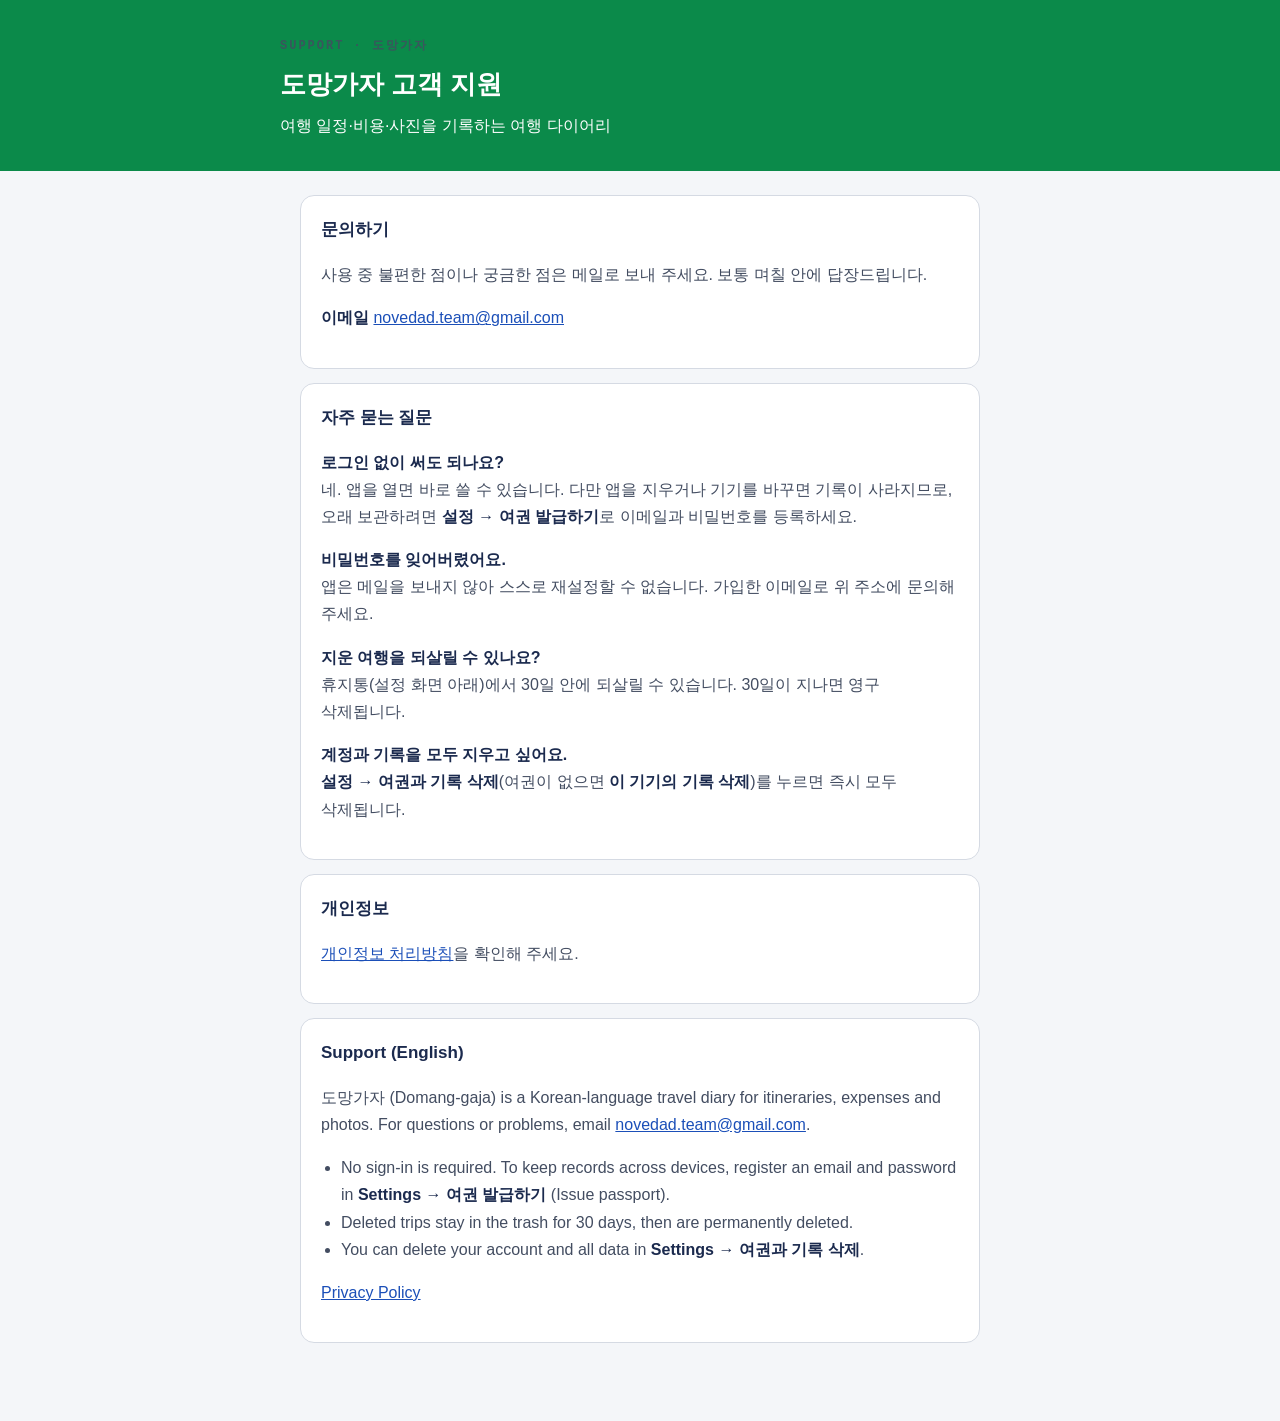
==== index.html @ 055cbe51 "도망가자 고객 지원·개인정보 처리방침 게시 Co-Authored-By: Claude Opus 5.5 <noreply@anthropic.com>" ====
<!doctype html>
<html lang="ko">
<head>
<meta charset="utf-8">
<meta name="viewport" content="width=device-width, initial-scale=1">
<title>도망가자 고객 지원</title>
<style>
  :root { --navy: #1B2A4E; --sub: #434D61; --line: #D5DAE3; --ground: #F4F6F9; --green: #0B8A4A; }
  * { box-sizing: border-box; }
  body { margin: 0; background: var(--ground); color: var(--navy); font: 16px/1.7 -apple-system, BlinkMacSystemFont, "Apple SD Gothic Neo", "Pretendard", "Noto Sans KR", sans-serif; word-break: keep-all; }
  header { background: var(--green); color: #fff; padding: 40px 20px 32px; }
  header .in, main { max-width: 720px; margin: 0 auto; }
  header p { margin: 0; font: 600 12px/1 ui-monospace, Menlo, monospace; letter-spacing: 2px; opacity: .85; }
  header h1 { margin: 10px 0 6px; font-size: 26px; }
  main { padding: 24px 20px 64px; }
  section { background: #fff; border: 1px solid var(--line); border-radius: 14px; padding: 20px; margin-bottom: 14px; }
  h2 { font-size: 17px; margin: 0 0 10px; }
  p, li { color: var(--sub); }
  ul { padding-left: 20px; margin: 8px 0; }
  a { color: #1B4FB8; }
  b { color: var(--navy); }
</style>
</head>
<body>
<header><div class="in">
  <p>SUPPORT · 도망가자</p>
  <h1>도망가자 고객 지원</h1>
  <span>여행 일정·비용·사진을 기록하는 여행 다이어리</span>
</div></header>
<main>

<section>
  <h2>문의하기</h2>
  <p>사용 중 불편한 점이나 궁금한 점은 메일로 보내 주세요. 보통 며칠 안에 답장드립니다.</p>
  <p><b>이메일</b> <span class="mail">novedad.team [at] gmail.com</span></p>
</section>

<section>
  <h2>자주 묻는 질문</h2>
  <p><b>로그인 없이 써도 되나요?</b><br>네. 앱을 열면 바로 쓸 수 있습니다. 다만 앱을 지우거나 기기를 바꾸면 기록이 사라지므로, 오래 보관하려면 <b>설정 → 여권 발급하기</b>로 이메일과 비밀번호를 등록하세요.</p>
  <p><b>비밀번호를 잊어버렸어요.</b><br>앱은 메일을 보내지 않아 스스로 재설정할 수 없습니다. 가입한 이메일로 위 주소에 문의해 주세요.</p>
  <p><b>지운 여행을 되살릴 수 있나요?</b><br>휴지통(설정 화면 아래)에서 30일 안에 되살릴 수 있습니다. 30일이 지나면 영구 삭제됩니다.</p>
  <p><b>계정과 기록을 모두 지우고 싶어요.</b><br><b>설정 → 여권과 기록 삭제</b>(여권이 없으면 <b>이 기기의 기록 삭제</b>)를 누르면 즉시 모두 삭제됩니다.</p>
</section>

<section>
  <h2>개인정보</h2>
  <p><a href="privacy.html">개인정보 처리방침</a>을 확인해 주세요.</p>
</section>

<section lang="en">
  <h2>Support (English)</h2>
  <p>도망가자 (Domang-gaja) is a Korean-language travel diary for itineraries, expenses and photos. For questions or problems, email <span class="mail">novedad.team [at] gmail.com</span>.</p>
  <ul>
    <li>No sign-in is required. To keep records across devices, register an email and password in <b>Settings → 여권 발급하기</b> (Issue passport).</li>
    <li>Deleted trips stay in the trash for 30 days, then are permanently deleted.</li>
    <li>You can delete your account and all data in <b>Settings → 여권과 기록 삭제</b>.</li>
  </ul>
  <p><a href="privacy.html#en">Privacy Policy</a></p>
</section>

</main>
<script>
  // 주소 수집 프로그램이 읽지 못하게 화면에서만 조립
  for (const el of document.querySelectorAll('.mail')) {
    const a = ['novedad.team', 'gmail.com'].join('@');
    el.innerHTML = '<a href="mailto:' + a + '">' + a + '</a>';
  }
</script>
</body>
</html>
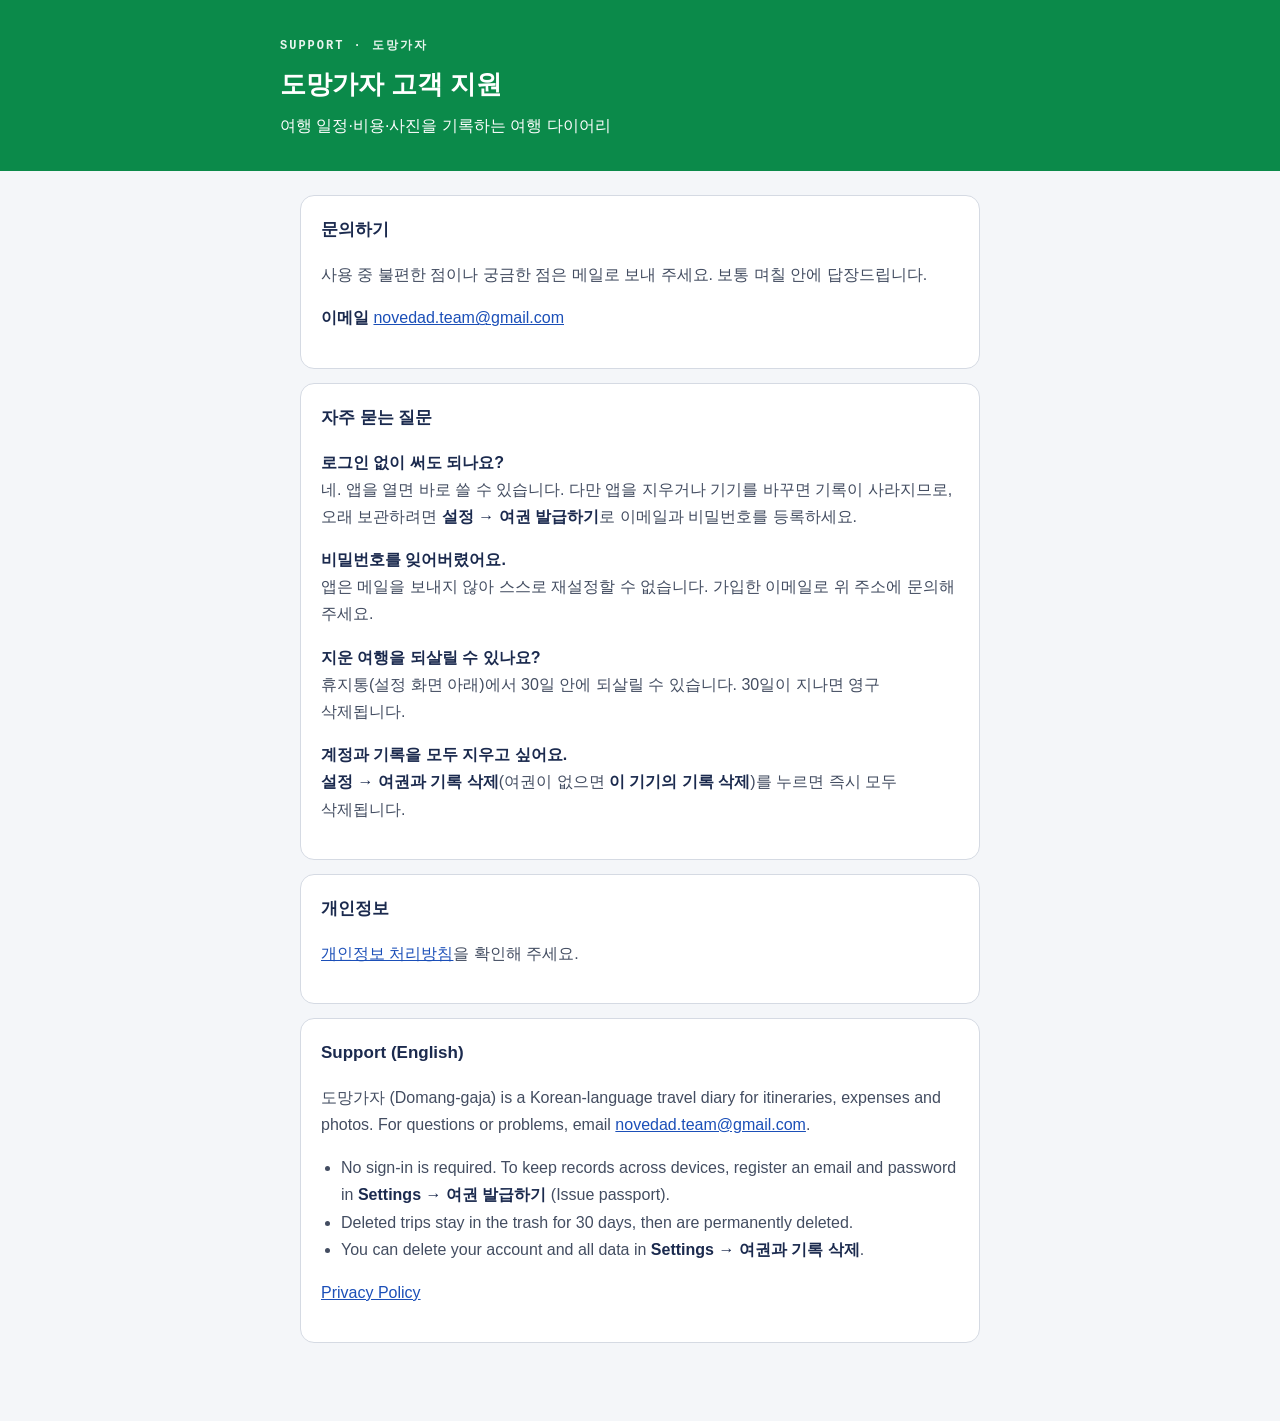
==== commit 15ad2cb6: "지원 페이지 상단 글자 대비 개선 Co-Authored-By: Claude Opus 5.5 <noreply@anthropic.com>" ====
--- a/index.html
+++ b/index.html
@@ -10,7 +10,7 @@
   body { margin: 0; background: var(--ground); color: var(--navy); font: 16px/1.7 -apple-system, BlinkMacSystemFont, "Apple SD Gothic Neo", "Pretendard", "Noto Sans KR", sans-serif; word-break: keep-all; }
   header { background: var(--green); color: #fff; padding: 40px 20px 32px; }
   header .in, main { max-width: 720px; margin: 0 auto; }
-  header p { margin: 0; font: 600 12px/1 ui-monospace, Menlo, monospace; letter-spacing: 2px; opacity: .85; }
+  header p { margin: 0; color: #E8F5EE; font: 600 12px/1 ui-monospace, Menlo, monospace; letter-spacing: 2px; }
   header h1 { margin: 10px 0 6px; font-size: 26px; }
   main { padding: 24px 20px 64px; }
   section { background: #fff; border: 1px solid var(--line); border-radius: 14px; padding: 20px; margin-bottom: 14px; }
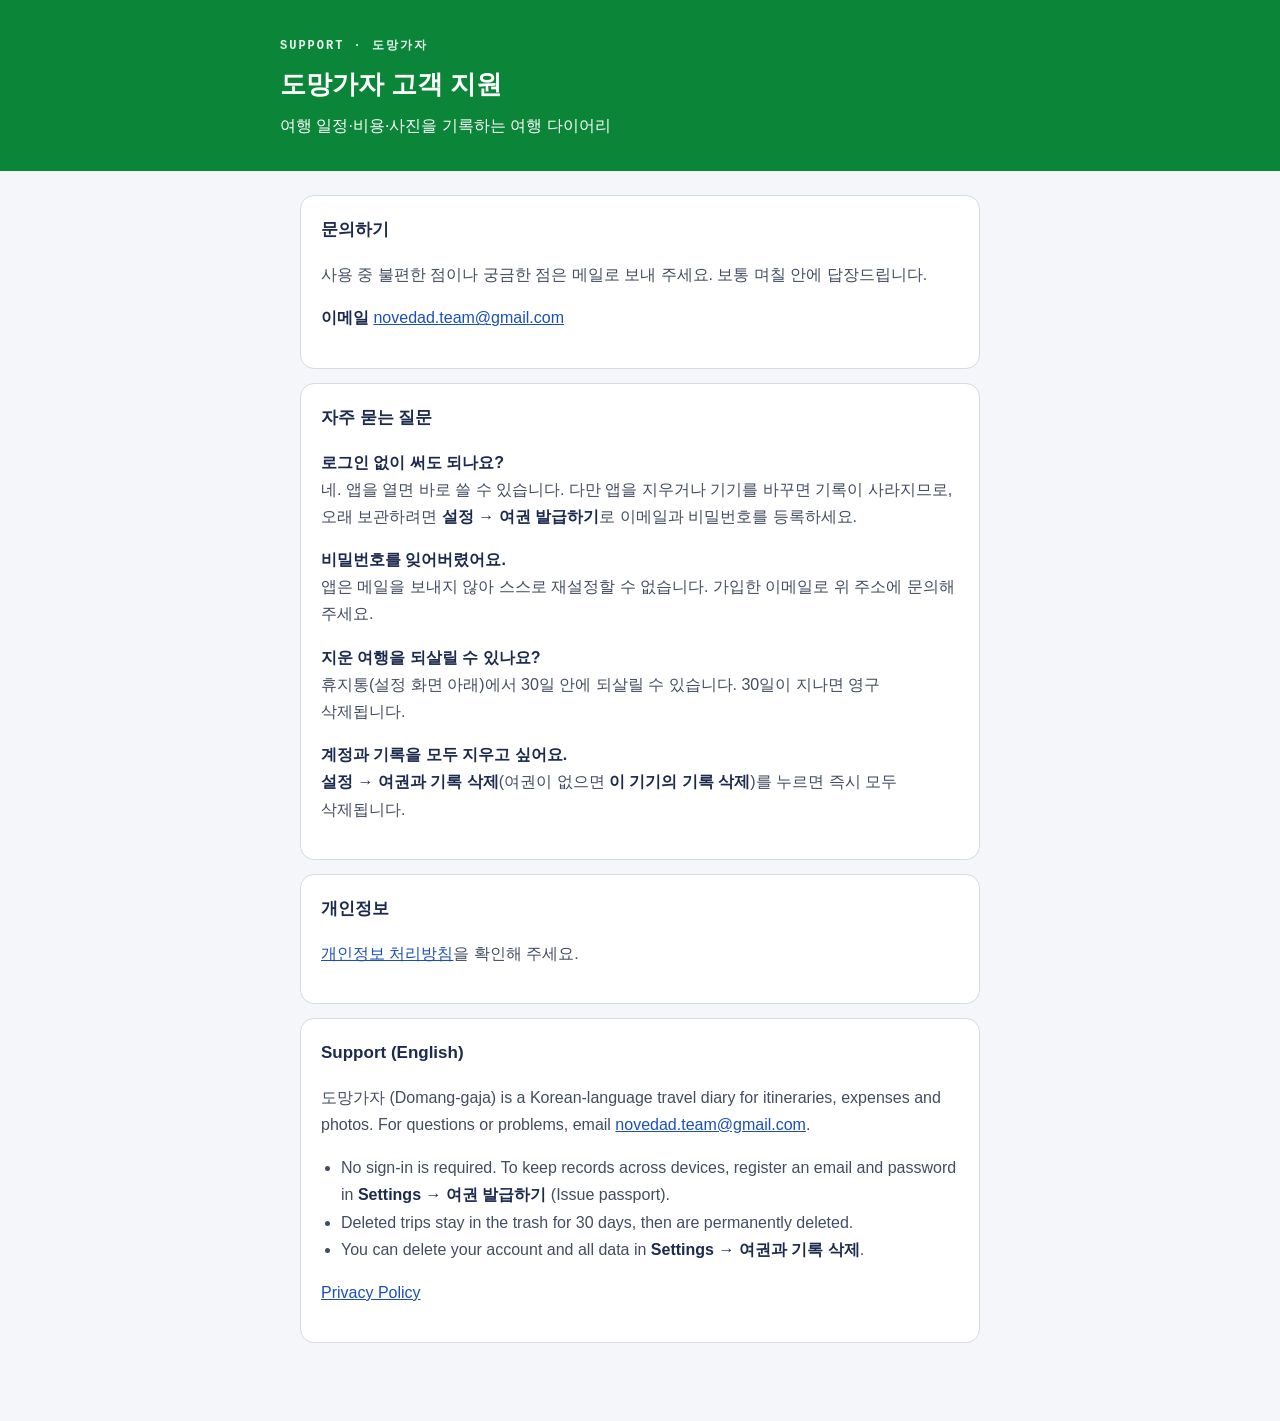
==== commit 5ec5b613: "지원 페이지 색을 아이콘 초록에 맞춤 Co-Authored-By: Claude Opus 5.5 <noreply@anthropic.com>" ====
--- a/index.html
+++ b/index.html
@@ -5,7 +5,7 @@
 <meta name="viewport" content="width=device-width, initial-scale=1">
 <title>도망가자 고객 지원</title>
 <style>
-  :root { --navy: #1B2A4E; --sub: #434D61; --line: #D5DAE3; --ground: #F4F6F9; --green: #0B8A4A; }
+  :root { --navy: #1B2A4E; --sub: #434D61; --line: #D5DAE3; --ground: #F4F6F9; --green: #0B8639; }
   * { box-sizing: border-box; }
   body { margin: 0; background: var(--ground); color: var(--navy); font: 16px/1.7 -apple-system, BlinkMacSystemFont, "Apple SD Gothic Neo", "Pretendard", "Noto Sans KR", sans-serif; word-break: keep-all; }
   header { background: var(--green); color: #fff; padding: 40px 20px 32px; }
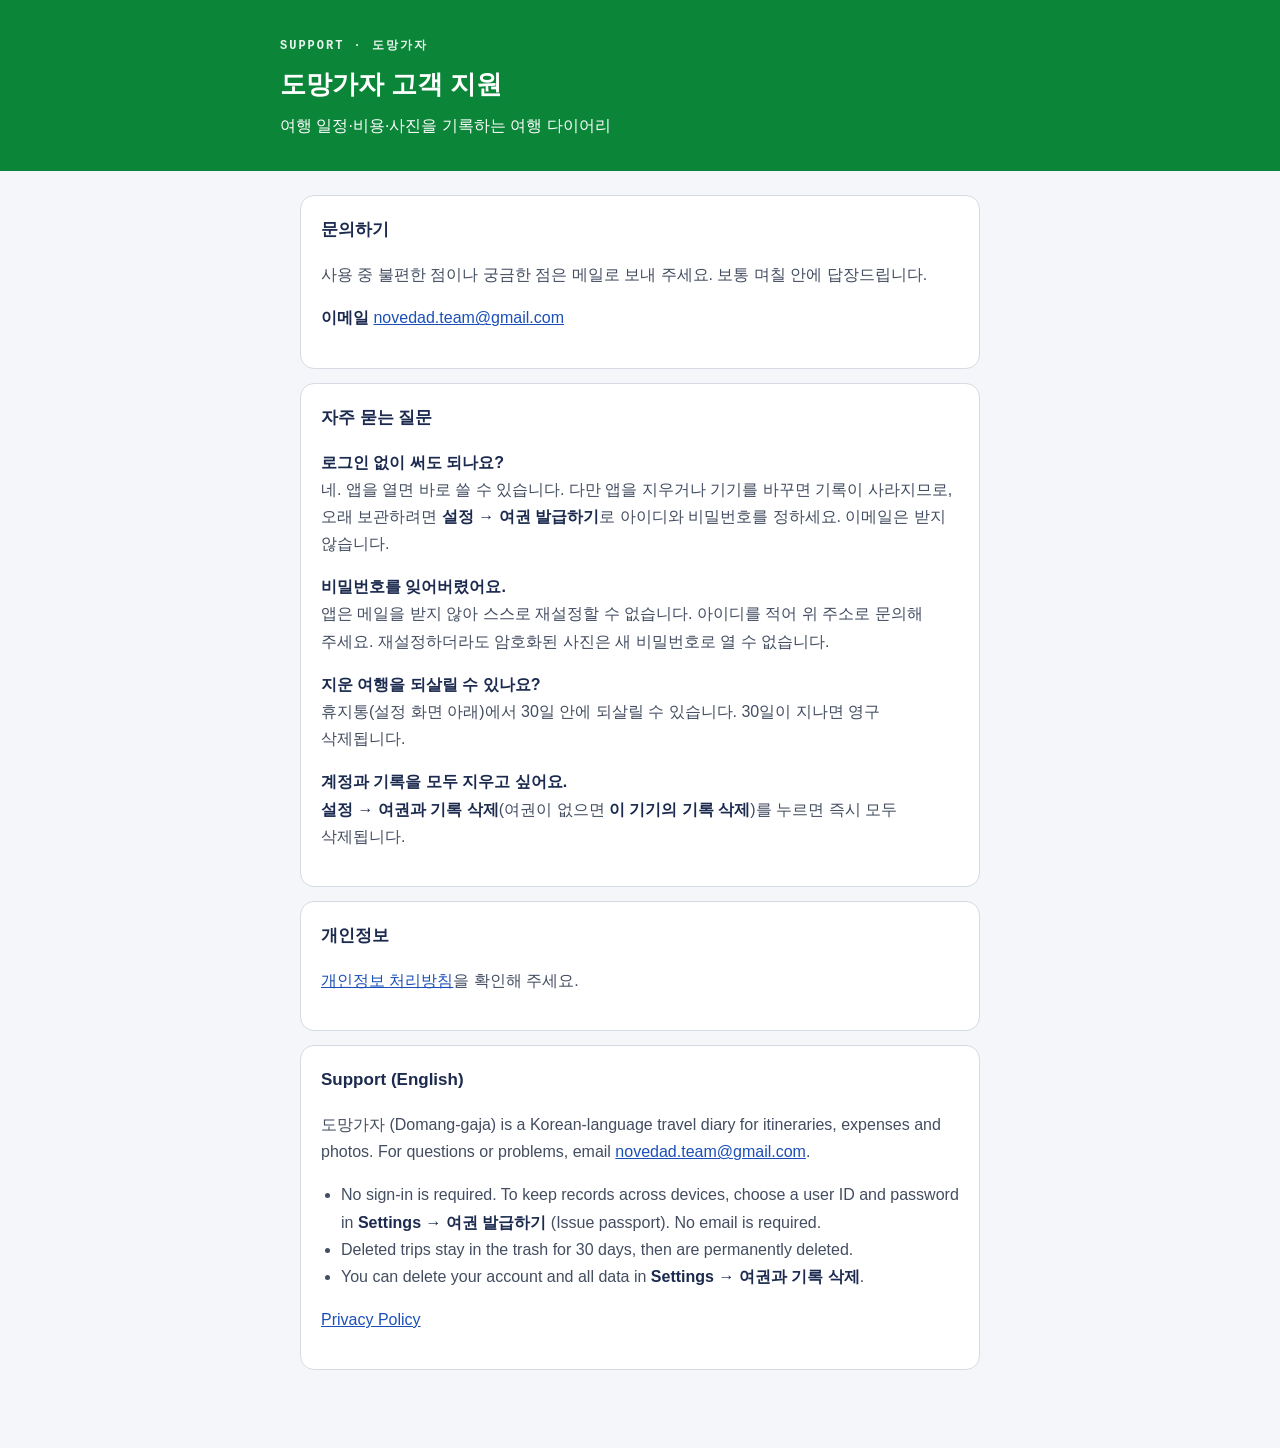
==== commit f7c44116: "아이디 로그인으로 안내 수정 Co-Authored-By: Claude Opus 5.5 <noreply@anthropic.com>" ====
--- a/index.html
+++ b/index.html
@@ -37,8 +37,8 @@
 
 <section>
   <h2>자주 묻는 질문</h2>
-  <p><b>로그인 없이 써도 되나요?</b><br>네. 앱을 열면 바로 쓸 수 있습니다. 다만 앱을 지우거나 기기를 바꾸면 기록이 사라지므로, 오래 보관하려면 <b>설정 → 여권 발급하기</b>로 이메일과 비밀번호를 등록하세요.</p>
-  <p><b>비밀번호를 잊어버렸어요.</b><br>앱은 메일을 보내지 않아 스스로 재설정할 수 없습니다. 가입한 이메일로 위 주소에 문의해 주세요.</p>
+  <p><b>로그인 없이 써도 되나요?</b><br>네. 앱을 열면 바로 쓸 수 있습니다. 다만 앱을 지우거나 기기를 바꾸면 기록이 사라지므로, 오래 보관하려면 <b>설정 → 여권 발급하기</b>로 아이디와 비밀번호를 정하세요. 이메일은 받지 않습니다.</p>
+  <p><b>비밀번호를 잊어버렸어요.</b><br>앱은 메일을 받지 않아 스스로 재설정할 수 없습니다. 아이디를 적어 위 주소로 문의해 주세요. 재설정하더라도 암호화된 사진은 새 비밀번호로 열 수 없습니다.</p>
   <p><b>지운 여행을 되살릴 수 있나요?</b><br>휴지통(설정 화면 아래)에서 30일 안에 되살릴 수 있습니다. 30일이 지나면 영구 삭제됩니다.</p>
   <p><b>계정과 기록을 모두 지우고 싶어요.</b><br><b>설정 → 여권과 기록 삭제</b>(여권이 없으면 <b>이 기기의 기록 삭제</b>)를 누르면 즉시 모두 삭제됩니다.</p>
 </section>
@@ -52,7 +52,7 @@
   <h2>Support (English)</h2>
   <p>도망가자 (Domang-gaja) is a Korean-language travel diary for itineraries, expenses and photos. For questions or problems, email <span class="mail">novedad.team [at] gmail.com</span>.</p>
   <ul>
-    <li>No sign-in is required. To keep records across devices, register an email and password in <b>Settings → 여권 발급하기</b> (Issue passport).</li>
+    <li>No sign-in is required. To keep records across devices, choose a user ID and password in <b>Settings → 여권 발급하기</b> (Issue passport). No email is required.</li>
     <li>Deleted trips stay in the trash for 30 days, then are permanently deleted.</li>
     <li>You can delete your account and all data in <b>Settings → 여권과 기록 삭제</b>.</li>
   </ul>
